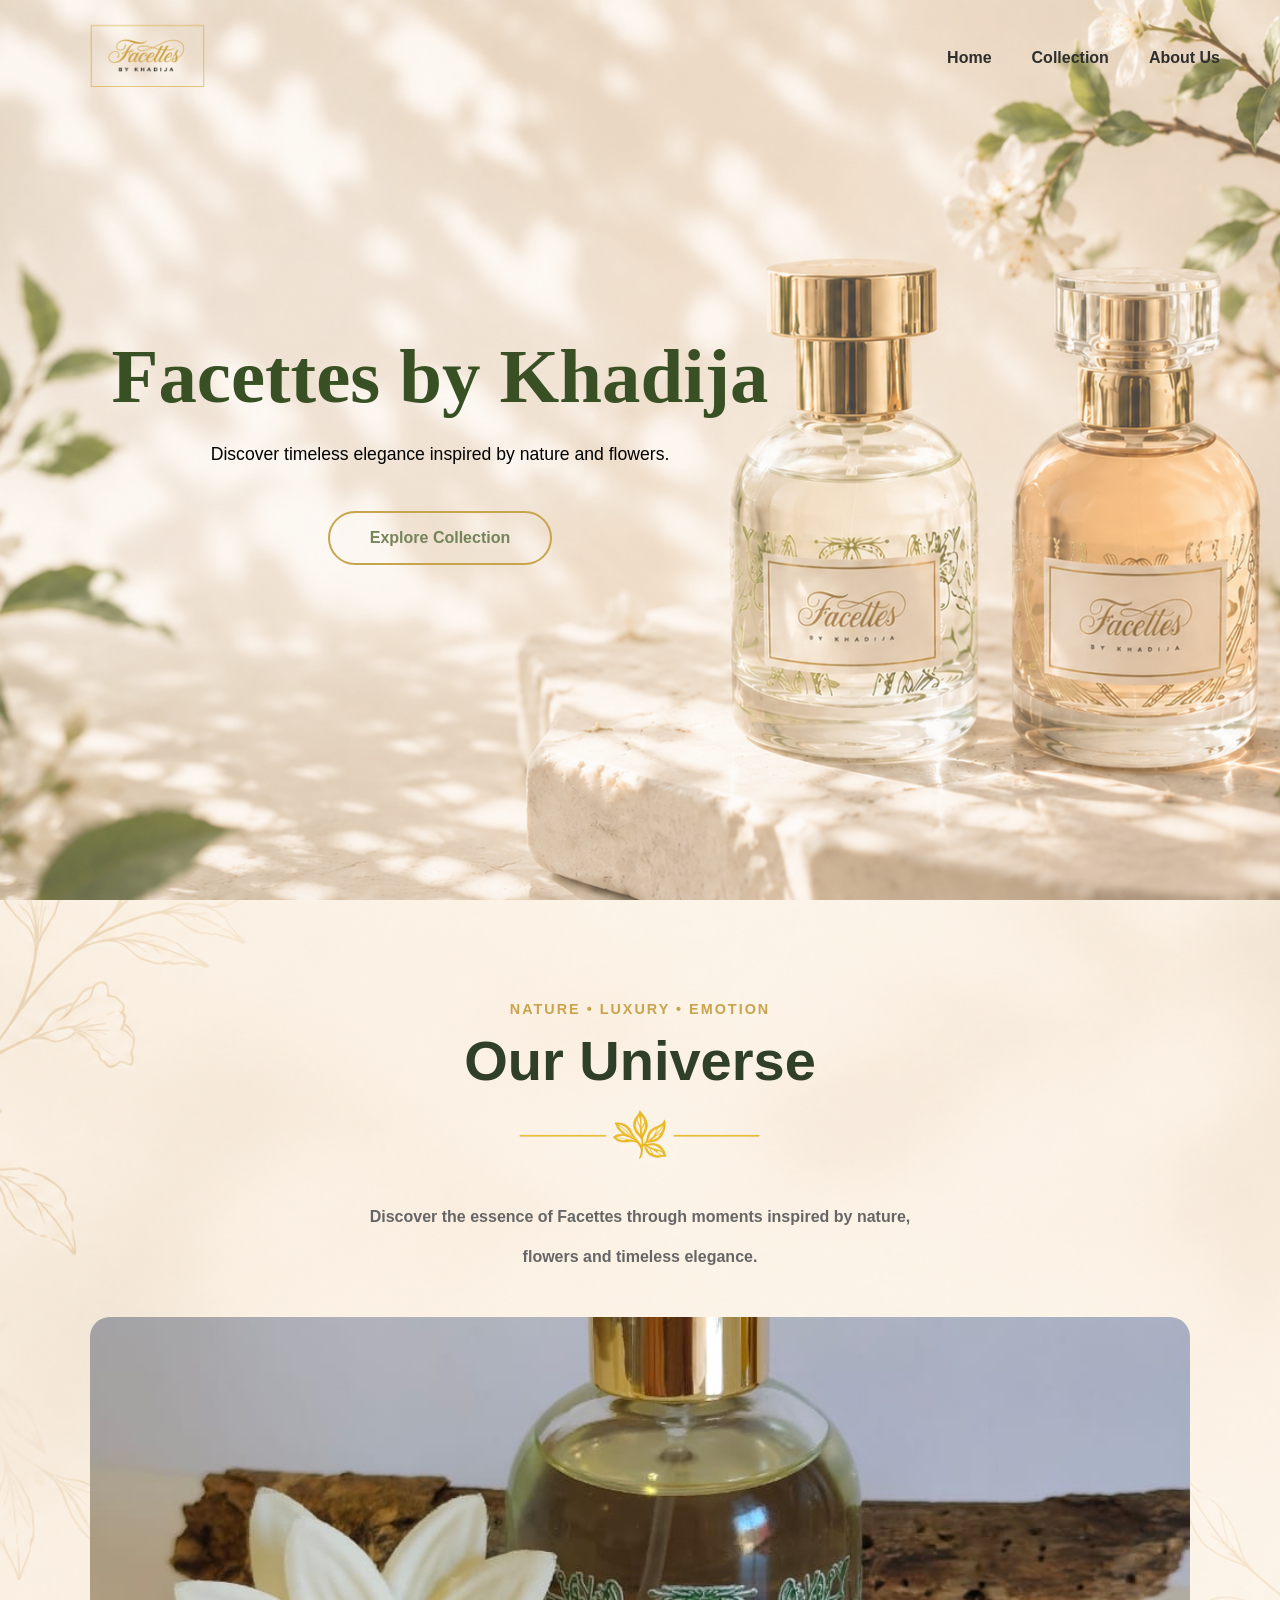
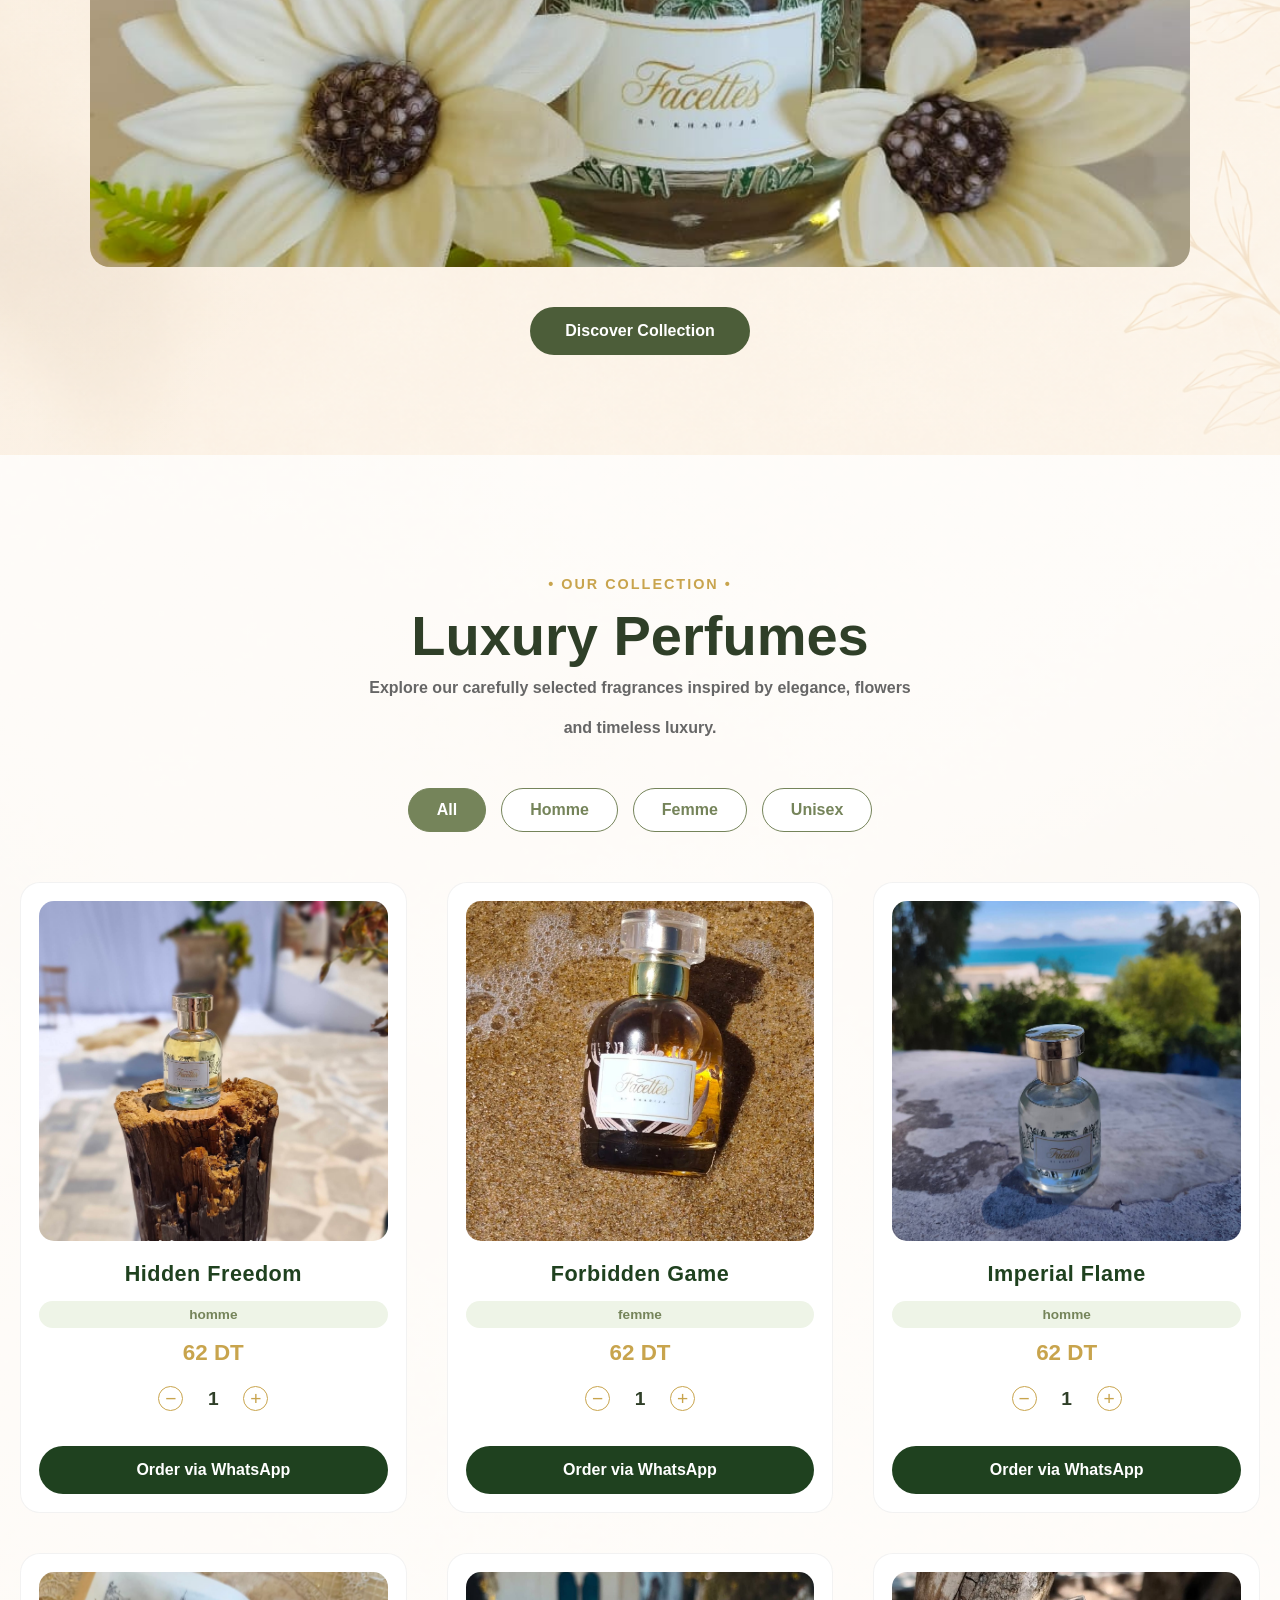
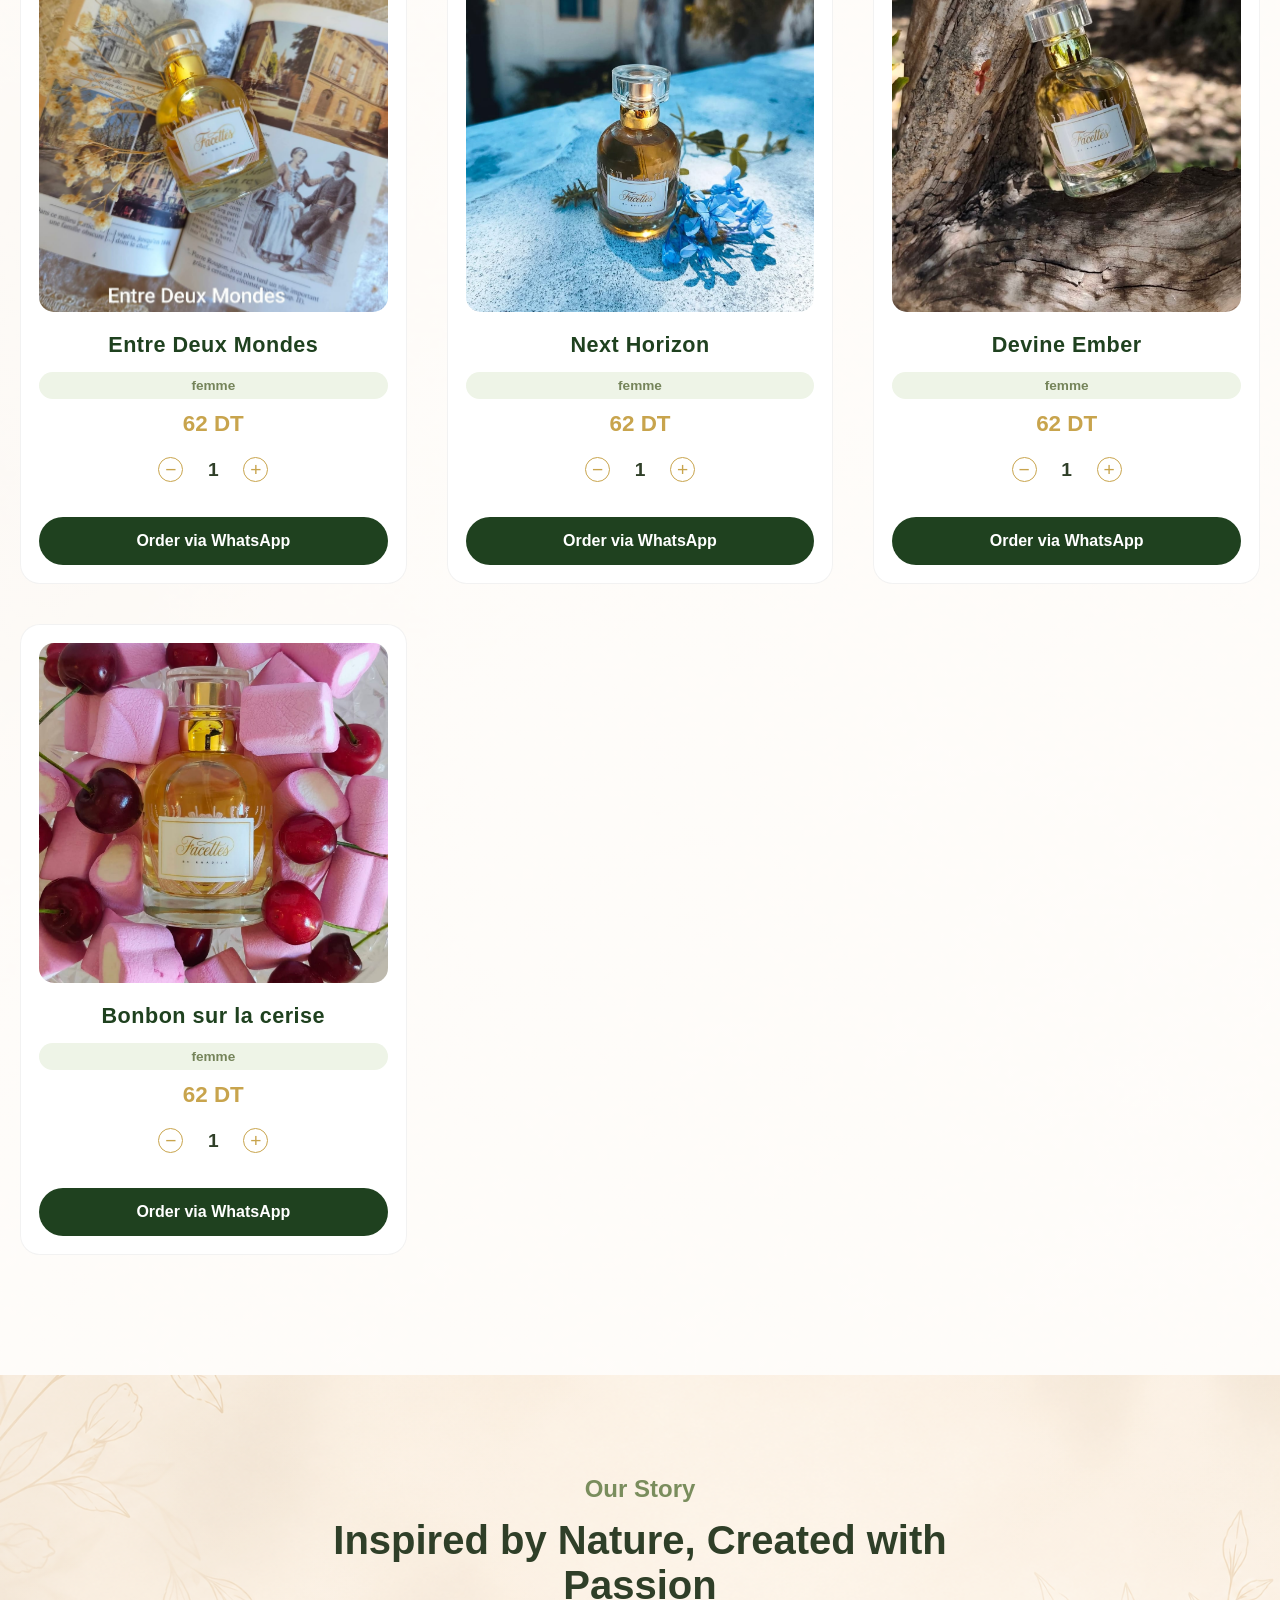
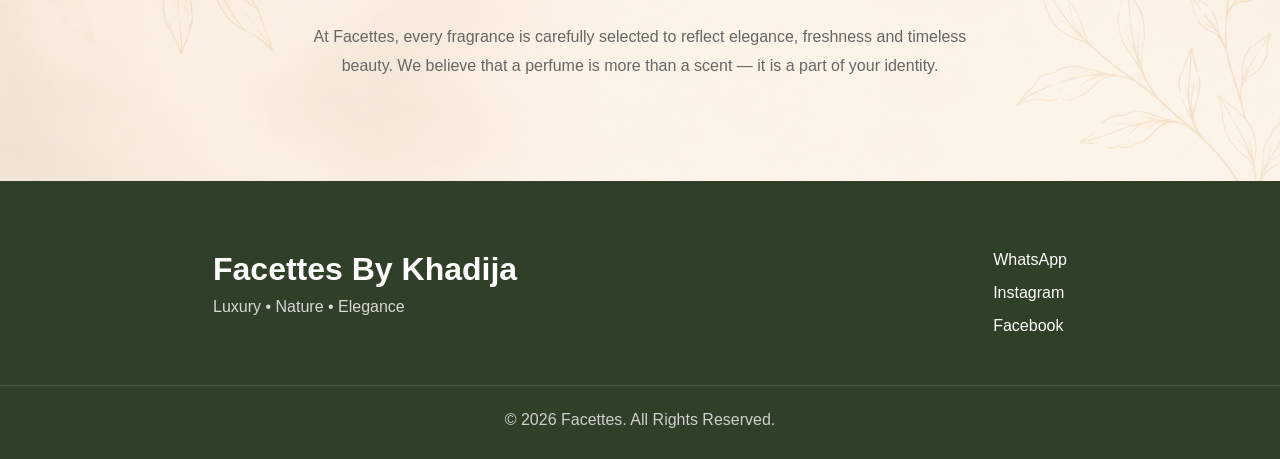
==== index.html @ 5ab393c8 "First version" ====
<!DOCTYPE html>
<html lang="en">
<head>
    <meta charset="UTF-8">
    <meta name="viewport" content="width=device-width, initial-scale=1.0">
    <title>facettes by Khadija</title>
    <link rel="stylesheet" href="style.css">
    <link rel="icon" type="image/x-icon" href="images/favicon.ico.jpeg">


</head>
<body>
    <!-- ==========================================
                NAVBAR
========================================== -->

<header class="header">

    <nav class="navbar">

        <!-- Logo -->
        <a href="#" class="logo">
            <img src="images/logo0.png" alt="Facettes by Khadija Logo">
        </a>

        <!-- Navigation Links -->
        <ul class="nav-links">

            <li><a href="#hero">Home</a></li>

            <li><a href="#collection">Collection</a></li>

            <li><a href="#footer">About Us</a></li>

        </ul>

        <!-- Mobile Menu Button -->
        <button class="menu-toggle" aria-label="Open Menu">

             ☰

        </button>

    </nav>

    </header> 



<!--==================================================
                    HERO SECTION
===================================================-->

<section class="hero" id="hero">

    <!-- Hero Cover Image -->
    <img
        src="images/cover1.png"
        alt="Facettes by Khadija Cover"
        class="hero-image"
    >

    <!-- Dark / Light Overlay -->
    <div class="hero-overlay"></div>

    <!-- Hero Content -->
    <div class="hero-content">

        <h1>Facettes by Khadija</h1>

        <p>
            Discover timeless elegance inspired
            by nature and flowers.
        </p>

        <a href="#collection" class="hero-btn">
            Explore Collection
        </a>

        <a href="#universe" class="scroll-indicator">

         <span></span>

        </a>

    </div>

</section>


<!--==================================================
                    OUR UNIVERSE
===================================================-->

<section class="universe" id="universe">

    <div class="container">

        <!-- Section Heading -->
        <div class="section-heading">

            <span>Nature • Luxury • Emotion</span>

            <h2>Our Universe</h2>


              <span class="flower-line"> <img src="images/flower-line.png"></span>  
           
            
            <p>
                Discover the essence of Facettes through moments inspired by
                nature, flowers and timeless elegance.
            </p>

        </div>

        <!-- Slider -->
        <div class="slider">

            <img src="images/slider1.jpeg"
                 alt="Facettes Universe 1"
                 class="slide active">

            <img src="images/slider2.jpeg"
                 alt="Facettes Universe 2"
                 class="slide">

            <img src="images/slider3.jpeg"
                 alt="Facettes Universe 3"
                 class="slide">

        </div>

        <!-- Discover Button -->
       <div class="discover-wrapper">

            <a href="#collection" class="discover-btn">

                Discover Collection

            </a>

        </div>

</section>


<!--==================================================
                    COLLECTION
===================================================-->

<section class="collection" id="collection">
     
    <div class="container">


        <!-- Section Heading -->
        <div class="section-heading">

            <span> • Our Collection •</span>

            <h2>Luxury Perfumes</h2>

            <p>

                Explore our carefully selected fragrances inspired by
                elegance, flowers and timeless luxury.

            </p>

        </div>


        <div class="filter-buttons">

            <button class="filter-btn active" data-filter="all">

                All

            </button>

            <button class="filter-btn" data-filter="homme">

                Homme

            </button>

            <button class="filter-btn" data-filter="femme">

                Femme

            </button>

            <button class="filter-btn" data-filter="unisex">

                Unisex

            </button>

        </div>


        <!-- Products -->
        <div class="products-container">

            <!-- Products Generated By JavaScript -->

        </div>

    </div>

</section>

<!--==================================================
                    ORDER MODAL
===================================================-->

<div class="modal" id="orderModal">

    <div class="modal-content">
    <div class="box-order">
         <button class="close-modal">&times;</button>

        <h2>Complete Your Order</h2>
        <h3 class="modal-product-name"></h3>
        <p class="modal-product-price"></p>
         <p class="quantity-product">
          
            <span class="modal-product-quantity"></span>
        </p>

        <p class="total-product"> 
            
            <span class="modal-product-total"></span>
        </p>
</div>

        <input
        type="text"
        class="customer-name"
        placeholder="Your Name">

        <input
        type="tel"
        class="customer-phone"
        placeholder="Phone Number">

        <p class="error-message"></p>


        <button class="send-order">
            Order via WhatsApp

        </button>

    </div>

</div>

<!--==================================================
                    ABOUT US
===================================================-->

<section class="about" id="about">

    <div class="container">

        <div class="about-content">

            <span>Our Story</span>

            <h2>Inspired by Nature, Created with Passion</h2>

            <p>

                At Facettes, every fragrance is carefully selected to reflect
                elegance, freshness and timeless beauty. We believe that a
                perfume is more than a scent — it is a part of your identity.

            </p>

        </div>

    </div>

</section>


<!--==================================================
                    FOOTER
===================================================-->

<footer class="footer">

    <div class="container">

        <div class="footer-content">

            <div class="footer-logo">

                <h2>Facettes By Khadija</h2>

                <p>Luxury • Nature • Elegance</p>

            </div>

           

            <div class="footer-contact">

                <a href="https://wa.me/21626889987" target="_blank">

                    WhatsApp

                </a>

                <a href="https://www.instagram.com/facettes_by_khadija/" target="_blank">

                    Instagram

                </a>

                 <a href="https://www.facebook.com/profile.php?id=61590035368522" target="_blank">

                    Facebook

                </a>

            </div>

        </div>

        <div class="footer-bottom">

            <p>

                © 2026 Facettes. All Rights Reserved.

            </p>

        </div>

    </div>

</footer>

<script src="script.js"></script>
</body>
</html>
---- style.css ----
/*==================================================

                GOOGLE FONTS

==================================================*/

/* سيتم إضافتها لاحقًا */


/*==================================================

                CSS VARIABLES

==================================================*/

:root{

    /* Main Background */
    --bg-color:#F8F5EE;

    /* Cards */
    --card-color:#FFFFFF;

    /* Primary Gold */
    --gold-color:#C8A44D;

    /* Botanical Green */
    --green-color:#75845A;

    /* Main Text */
    --text-color:#2E2E2E;

    /* Secondary Text */
    --gray-color:#777777;

      /* Layout */
    --container-width:1200px;
    --section-padding:100px;

    /* Border Radius */
    --border-radius:16px;

    /* Shadow */
    --shadow:0 15px 35px rgba(0,0,0,.08);

    /* Animation */
    --transition:.35s ease;

}

/*==================================================

                    RESET

==================================================*/

*{

    margin:0;

    padding:0;

    box-sizing:border-box;

}

/*==================================================

                    HTML

==================================================*/

html{

    scroll-behavior:smooth;

}

/*==================================================

                    BODY

==================================================*/

body{

    font-family:"Lato",sans-serif;

    background:var(--bg-color);

    color:var(--text-color);

    overflow-x:hidden;

}

/*==================================================

                    IMAGES

==================================================*/

img{

    max-width:100%;

    display:block;

}

/*==================================================

                    LINKS

==================================================*/

a{

    text-decoration:none;

    color:inherit;

}

/*==================================================

                    LISTS

==================================================*/

ul{

    list-style:none;

}

/*==================================================

                    BUTTONS

==================================================*/

button{

    font:inherit;

    border:none;

    background:none;

    cursor:pointer;

}


/*==================================================

                HEADER

==================================================*/

.header{

    position:fixed;

    top:0px;
    left:0;

    width:100%;

    z-index:1000;

}

/*==================================================

                NAVBAR

==================================================*/

.navbar{
    max-width: var(--container-width);
    margin:auto;

    display:flex;

    justify-content:space-between;

    align-items:center;

    padding:0px 20px;
}


/*==================================================

                    LOGO

==================================================*/

.logo img{

    width: 175px;;

    transition:var(--transition);
    
    
}
.logo img:hover{

    transform:scale(1.05);

}

/*==================================================

                NAVIGATION LINKS

==================================================*/

.nav-links{

    display:flex;

    align-items:center;

    gap:40px;

   

}

.nav-links a{

    position:relative;

    color:var(--text-color);

    font-size:1rem;

    font-weight:bolder;

    transition:var(--transition);
  
    
}

.nav-links a::after{

    content:"";

    position:absolute;

    left:0;

    bottom:-8px;

    width:0;

    height:2px;

    background:var(--gold-color);

    transition:var(--transition);

}

.nav-links a:hover::after{

    width:100%;

}
.nav-links a:hover {
    color: var(--green-color);

}


/*==================================================

            NAVBAR DEFAULT

==================================================*/

.header{
    transition:var(--transition);
    

}

/*==================================================

            SCROLLED NAVBAR

==================================================*/

.header.scrolled{

    background:rgba(248,245,238,.95);

    backdrop-filter:blur(12px);

    box-shadow:0 5px 20px rgba(0,0,0,.08);

}

/*==================================================

                MOBILE MENU BUTTON

==================================================*/

.menu-toggle{

    display:none;

    font-size:2rem;

    color:var(--text-color);

}



/*==================================================

                HERO SECTION

==================================================*/

.hero{

    position:relative;

    width:100%;

    height:100vh;

    overflow:hidden;

    display:flex;

    justify-content:center;

    align-items:center;

}

/*==================================================

                HERO IMAGE

==================================================*/

.hero-image{

    position:absolute;

    inset:0;

    width:100%;

    height:100%;

    object-fit:cover;


}

/*==================================================

                HERO OVERLAY

==================================================*/



.hero-overlay{

    position:absolute;

    inset:0;

    background:rgba(248,245,238,.28);

}

/*==================================================

                HERO CONTENT

==================================================*/

.hero-content{

    position:relative;

    z-index:2;

    max-width:700px;

    text-align:center;

    padding:0 20px ;
    margin-right: 400px ;
}

.hero-content h1{

    font-family:"Cormorant Garamond", serif;

    font-size:clamp(3rem,6vw,5rem);

    color:rgb(56, 80, 36);

    margin-bottom:20px;

    line-height:1.1;

}

.hero-content p{

    font-size:1.1rem;

    color:var(--gray-color);

    line-height:1.8;

    margin-bottom:40px;
    color:black;
    
}


.hero-btn{

    display:inline-flex;

    align-items:center;

    justify-content:center;

    padding:16px 40px;

    border:2px solid var(--gold-color);

    color:var(--green-color);

    border-radius:50px;

    transition:var(--transition);

    font-weight:600;

}

.hero-btn:hover{

    background:var(--gold-color);

    color:#fff;

    transform:translateY(-3px);

}

.hero-image{

    animation:heroZoom 18s ease-in-out infinite alternate;

}

@keyframes heroZoom{

    from{

        transform:scale(1);

    }

    to{

        transform:scale(1.05);

    }

}


.hero-content h1,
.hero-content p,
.hero-btn{

    opacity:0;

    transform:translateY(30px);

}

.hero-content h1{

    animation:fadeUp .8s ease forwards;

    animation-delay:.3s;

}

.hero-content p{

    animation:fadeUp .8s ease forwards;

    animation-delay:.6s;

}

.hero-btn{

    animation:fadeUp .8s ease forwards;

    animation-delay:.9s;

}

@keyframes fadeUp{

    from{

        opacity:0;

        transform:translateY(30px);

    }

    to{

        opacity:1;

        transform:translateY(0);

    }

}

/*==================================================

                    universe section 

==================================================*/

.universe{

    padding:100px 0;

background:
        linear-gradient(rgba(255,255,255,.15), rgba(255,255,255,.15)),
        url("images/cover-collection.png");

    background-size:cover;
    background-position:center;
    background-repeat:no-repeat;
}

.section-heading{

    text-align:center;

    max-width:650px;

    margin:0 auto 40px ;

    
}

.slider{

    position:relative;
      max-width: 1100px;
    margin: 0 auto ;


    height:550px;

    border-radius:20px;

    overflow:hidden;



}

.slide{

    position:absolute;

    inset:0;

    width:100%;

    height:100%;

    object-fit:cover;

    opacity:0;

    transition:opacity .8s ease;

}

.slide.active{

    opacity:1;
    
}

.discover-btn{

    display:inline-block;


    padding:15px 35px;

    border-radius:50px;

    background:#4c5d39;

    color:white;

    text-decoration:none;

    transition:.3s;
    font-weight: bold;
}

.discover-btn:hover{

    background:#687d4c;

}

.section-heading h2{

    font-size:clamp(3.5rem,5vw,2.8rem);

    color:#2f3f28;

    margin:10px 0 0px;

}


.flower-line img {

    width: 300px;
    height:100px;
    object-fit:cover;
 
    
} 



.section-heading p{

    max-width:560px;

    margin:0px auto 0;

    line-height:2.5;

    color:#666;
    font-weight: bold;

}

.discover-wrapper{

    text-align:center;

    margin-top:40px;

}

.section-heading span{

    display:inline-block;

    color:#8a8a65;

    font-size:.9rem;

    letter-spacing:2px;

    text-transform:uppercase;

}



/*==================================================

                COLLECTION

==================================================*/
.collection{
    padding:120px 0;
    position:relative;

    background:
         linear-gradient(
    rgba(255,255,255,.78),
    rgba(255,255,255,.78)
    ),
        url("images/cover-collection.png");

    background-size:cover;
    background-position:center;
    background-repeat:no-repeat;
}

.section-heading span  { 

    color: var(--gold-color);
    font-weight: bolder;
}
.products-container{

    display:grid;

    grid-template-columns:repeat(3,1fr);
    justify-content: center;
    margin: 0 20px;
    gap:40px;

    

}

.product-card{
    display:flex;

    flex-direction:column;

    background:#fff;

    border-radius:20px;
    
    width: 100%;
    overflow:hidden;
  
    padding:18px;

    text-align:center;

    transition:.3s;
    border:1px solid rgba(0,0,0,.05);
    background:rgba(255,255,255,.92);

    backdrop-filter:blur(8px);


}

.product-card:hover{

    transform:translateY(-10px);

box-shadow:0 10px 30px rgba(0,0,0,.08);
}

.product-image{
    position:relative;
    justify-content: center;


    overflow:hidden;

    border-radius:15px;
    height:340px;
    aspect-ratio: 4.5/5;
    width: 100%;
}

.product-image img{
    
    position: absolute;
    inset: 0;
    width:100%;
    height: 100%;
  

    display:block;

    transition:.4s ease;

  
    object-fit:cover;

}

.hover-image{

    opacity:0;

}

.product-card:hover .hover-image{

    opacity:1;
 

    transform:scale(1.08);
    height: 100%;
    
    object-fit: cover;
       

}


.product-card:hover .main-image{

    opacity:0;
    transform:scale(1.05);


}

.product-card h3{

    margin-top: 20px;

    font-size:1.35rem;

    letter-spacing:.5px;


    color:rgb(31, 65, 31);
    font-weight: bold;
        min-height:40px;


}


.product-card p{

    color:var(--gold-color);

    
        font-size:1.4rem;

    font-weight:700;


}



.quantity{

    display:flex;

    justify-content:center;

    align-items:center;

    gap:20px;

    margin: 20px 0;

}



.quantity button{

    width:25px;

    height:25px;

    border: 1px solid var(--gold-color) ;

    border-radius:50%;

    
    color:var(--gold-color);

    font-size:1.2rem;

    cursor:pointer;

    transition:.3s;

}

.quantity button:hover{

    background:rgb(31, 65, 31);

}

.count{

    font-size:1.2rem;

    font-weight:600;

    min-width:20px;

    text-align:center;

    color:#2f3f28;

}

.order-btn{

    width:100%;

    padding:15px;
     margin-top:15px;

    border:none;

    border-radius:50px;

    background:rgb(31, 65, 31);
    color:#fff;

    font-size:1rem;

    font-weight:600;

    cursor:pointer;

    transition:.3s ease;

}

.order-btn:hover{

    background:#1EBE5D;
    transform:translateY(-3px);

}



.gender{

    display:inline-block;

    padding:6px 14px;

    border-radius:50px;

    background:#eef4e7;

    color:var(--green-color);

    font-size:.85rem;

    font-weight:600;

    margin-bottom:12px;

}



.filter-buttons{

    display:flex;

    justify-content:center;

    gap:15px;

    margin-bottom:50px;

    flex-wrap:wrap;

}

.filter-btn{

    padding:12px 28px;

    border:1px solid var(--green-color);

    border-radius:50px;

    background:white;

    color:var(--green-color);

    cursor:pointer;

    transition:.3s;

    font-weight:600;

}

.filter-btn:hover{

    background:var(--green-color);

    color:white;

}

.filter-btn.active{

    background:var(--green-color);

    color:white;

}


/*==================================================

                    ORDER MODAL

==================================================*/

.modal{

    position:fixed;

    inset:0;

    display:none;

    justify-content:center;

    align-items:center;

    background:rgba(0, 0, 0, 0.5);
    margin-top: 50px;

}

.modal.active{

    display:flex;

}

.modal-content{

    background:var(--bg-color);

    padding:40px;
    position: relative;
        width:min(90%,550px);

    transform:translateY(30px);

    opacity:0;

    transition:.35s;
    margin-top: 50px;


}






.modal.active .modal-content{

    transform:translateY(0);

    opacity:1;

}

.close-modal{

    position:absolute;

    top:15px;

    right:20px;

    border:none;

    background:none;

    font-size:2rem;

    cursor:pointer;
    width:40px;

    height:40px;

    border-radius:50%;

    background:#f4f4f4;

    transition:.3s;

}
.close-modal:hover{

    background:#eee;

}


.modal-product-price{

    color:var(--gold-color);

    font-size:1.3rem;

    font-weight:700;

}


.modal-product-total{

    color:var(--green-color);

    font-weight:bold;

    font-size:1.2rem;

}

.modal-content input{

    width:100%;

    padding:15px;

    margin:15px 0;

    border:1px solid #ddd;

    border-radius:12px;

    outline:none;

    font-size:1rem;

    transition:.3s;

}

.modal-content input:focus{

    border-color:#4c5d39;

}


.send-order{

    width:100%;

    padding:15px;

    margin-top:20px;

    border:none;

    border-radius:50px;

    background:rgb(31, 65, 31);

    color:#fff;

    font-size:1rem;

    font-weight:600;

    cursor:pointer;

    transition:.3s;

}

.send-order:hover{

    background:#1EBE5D;

    transform:translateY(-3px);

}



.modal-content h2{

    margin-bottom:10px;

}

.modal-content h3{

    margin-top:25px;

    color:#2f3f28;

}

.modal-content p{

    margin:10px 0;

    color:#666;

}



.error-message{

    color:#d62828;

    font-size:.95rem;

    margin-bottom:15px;

    text-align:left;

    display:none;

}


.box-order {
    display: flex;
    flex-direction: column;
    justify-content: center;
    width: 100%;
    border-bottom: 2px solid var(--green-color);

}
.box-order h2 {
    text-align: center;
    
}


.total-product::before{
content: "Total :";
font-size: large;
color: black;

font-weight: bolder;

}
.quantity-product::before{
content: "Quantity :";
font-size: large;
color: black;
font-weight: bolder;
}
/*==================================================

                    ABOUT

==================================================*/

.about{

    padding:100px 0;

background:
        linear-gradient(rgba(255,255,255,.15), rgba(255,255,255,.15)),
        url("images/cover-collection.png");

    background-size:cover;
    background-position:center;
    background-repeat:no-repeat;
}

.about-content{

    max-width:700px;

    margin:auto;

    text-align:center;

}

.about-content span{

    color:#7a8d5d;

    font-weight:600;
    font-size:x-large;

}

.about-content h2{

    margin:15px 0;

    font-size:2.5rem;

    color:#2f3f28;

}

.about-content p{

    line-height:1.8;

    color:#666;

}


/*==================================================

                    FOOTER

==================================================*/

.footer{

    background:#2f3f28;

    color:#fff;

    padding:70px 0 30px;

}

.footer-content{

    display:flex;

    justify-content:space-around;

    align-items:flex-start;

    gap:50px;

    flex-wrap:wrap;

}

.footer-logo h2{

    margin-bottom:10px;

    font-size:2rem;

}

.footer-logo p{

    color:#d7d7d7;

}


.footer-contact{

    display:flex;

    flex-direction:column;

    gap:15px;

}


.footer-contact a{

    color:#fff;

    text-decoration:none;

    transition:.3s;

}


.footer-contact a:hover{

    color:#c8d8b5;

}

.footer-bottom{

    margin-top:50px;

    padding-top:25px;

    border-top:1px solid rgba(255,255,255,.15);

    text-align:center;

    color:#cfcfcf;

}




/*==================================================

                RESPONSIVE

==================================================*/

@media (max-width:768px){
    .header .container{

    padding:15px 20px;

}

.logo img{

    width:120px;

}

.hero{

    height:auto;

    min-height:100vh;

}

.hero-content{

    text-align:center;

    max-width:100%;

    padding:120px 20px 60px;


}



.hero-content h1{

    font-size:41px;
    margin-left: 150px;
    width: 100%;
}

.hero-content p{

    font-size:1rem;
    margin-left: 150px;
    width: 100%;
}

.hero-btn {
    margin-left:150px ;
    width: 100%;
}

.section-heading{

    margin-bottom:40px;

}

.section-heading h2{

    font-size:2rem;

}

.slider{

    height:250px;

}

.slide{

    height:250px;

}

.products-container{

    grid-template-columns:1fr;

    gap:30px;

    margin:0;

}

.product-card{

    max-width:380px;

    margin:auto;

}

.product-image{

    height:300px;

}


.about{

    padding:80px 20px;

}

.about-content h2{

    font-size:2rem;

}

.footer-content{

    flex-direction:column;

    text-align:center;

    align-items:center;

}


.modal-content{

    width:95%;

    padding:25px;

}

.modal-content h2{

    font-size:1.7rem;

}

}
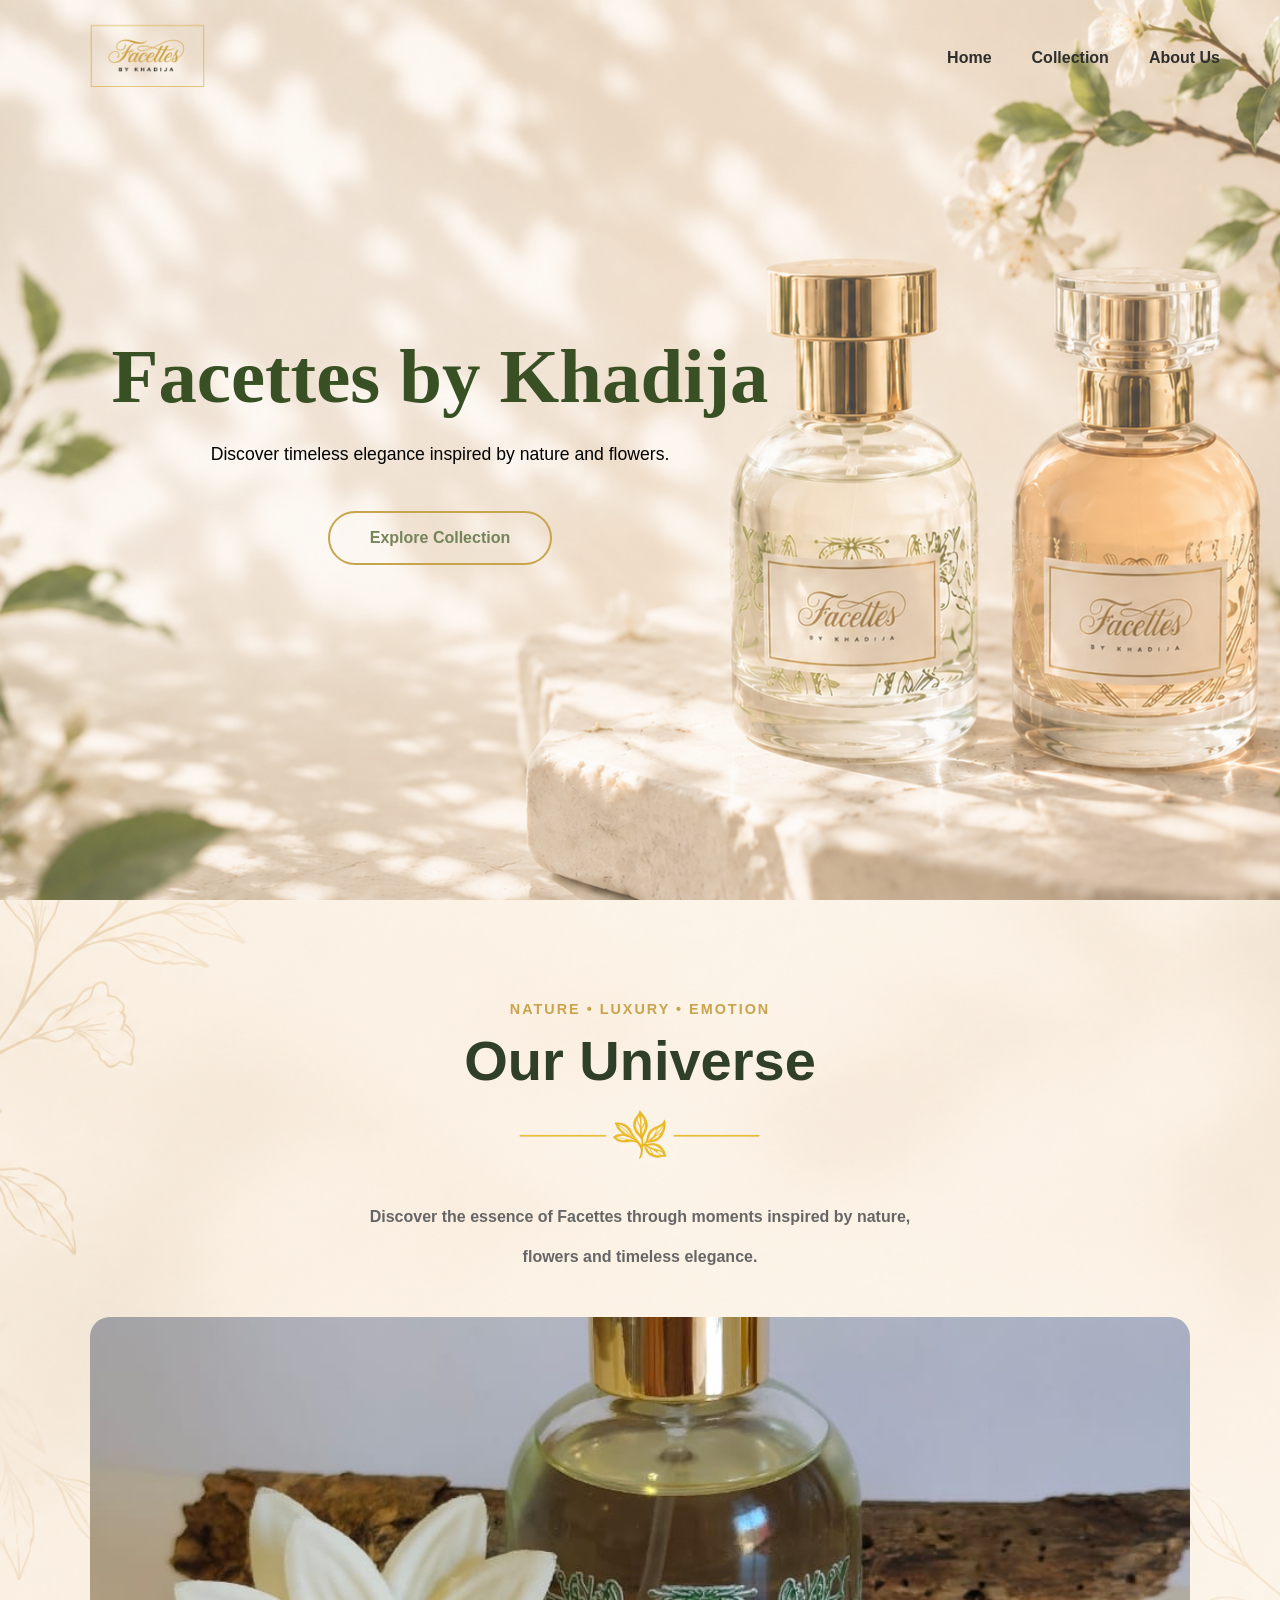
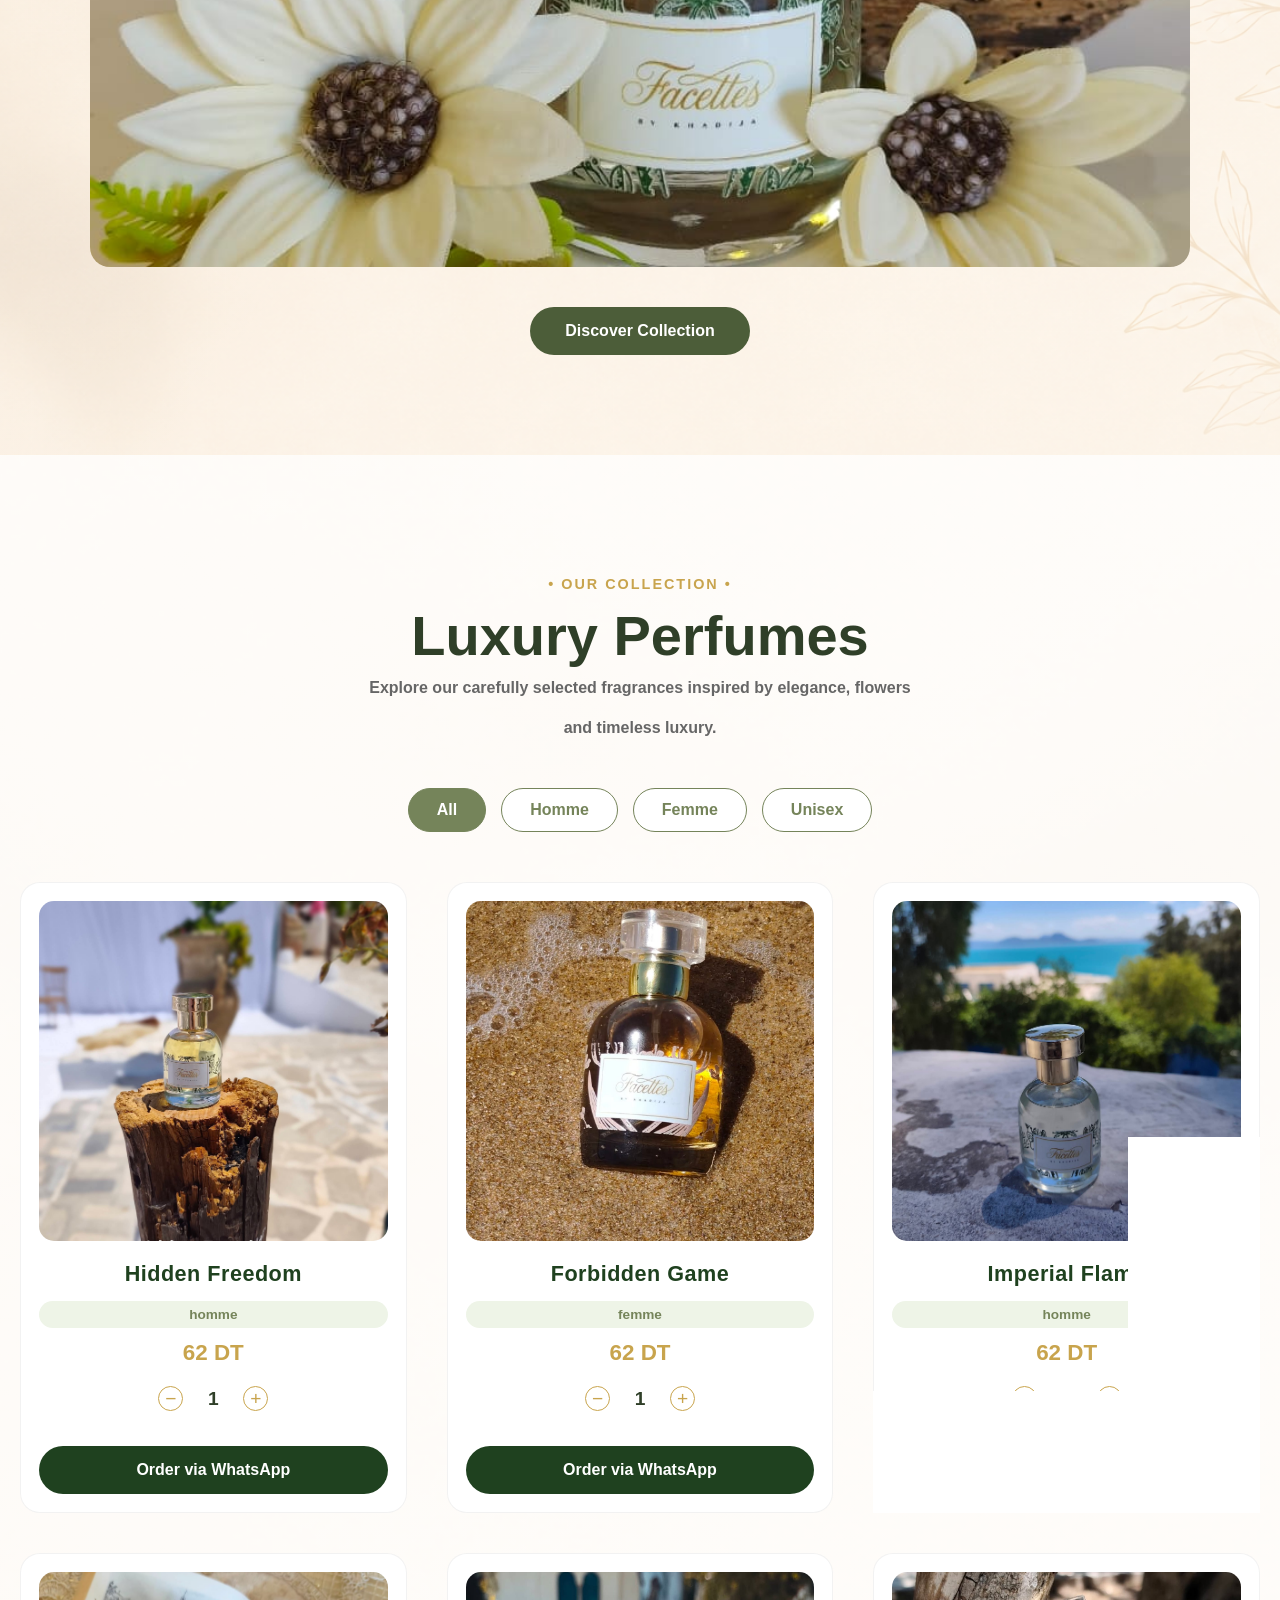
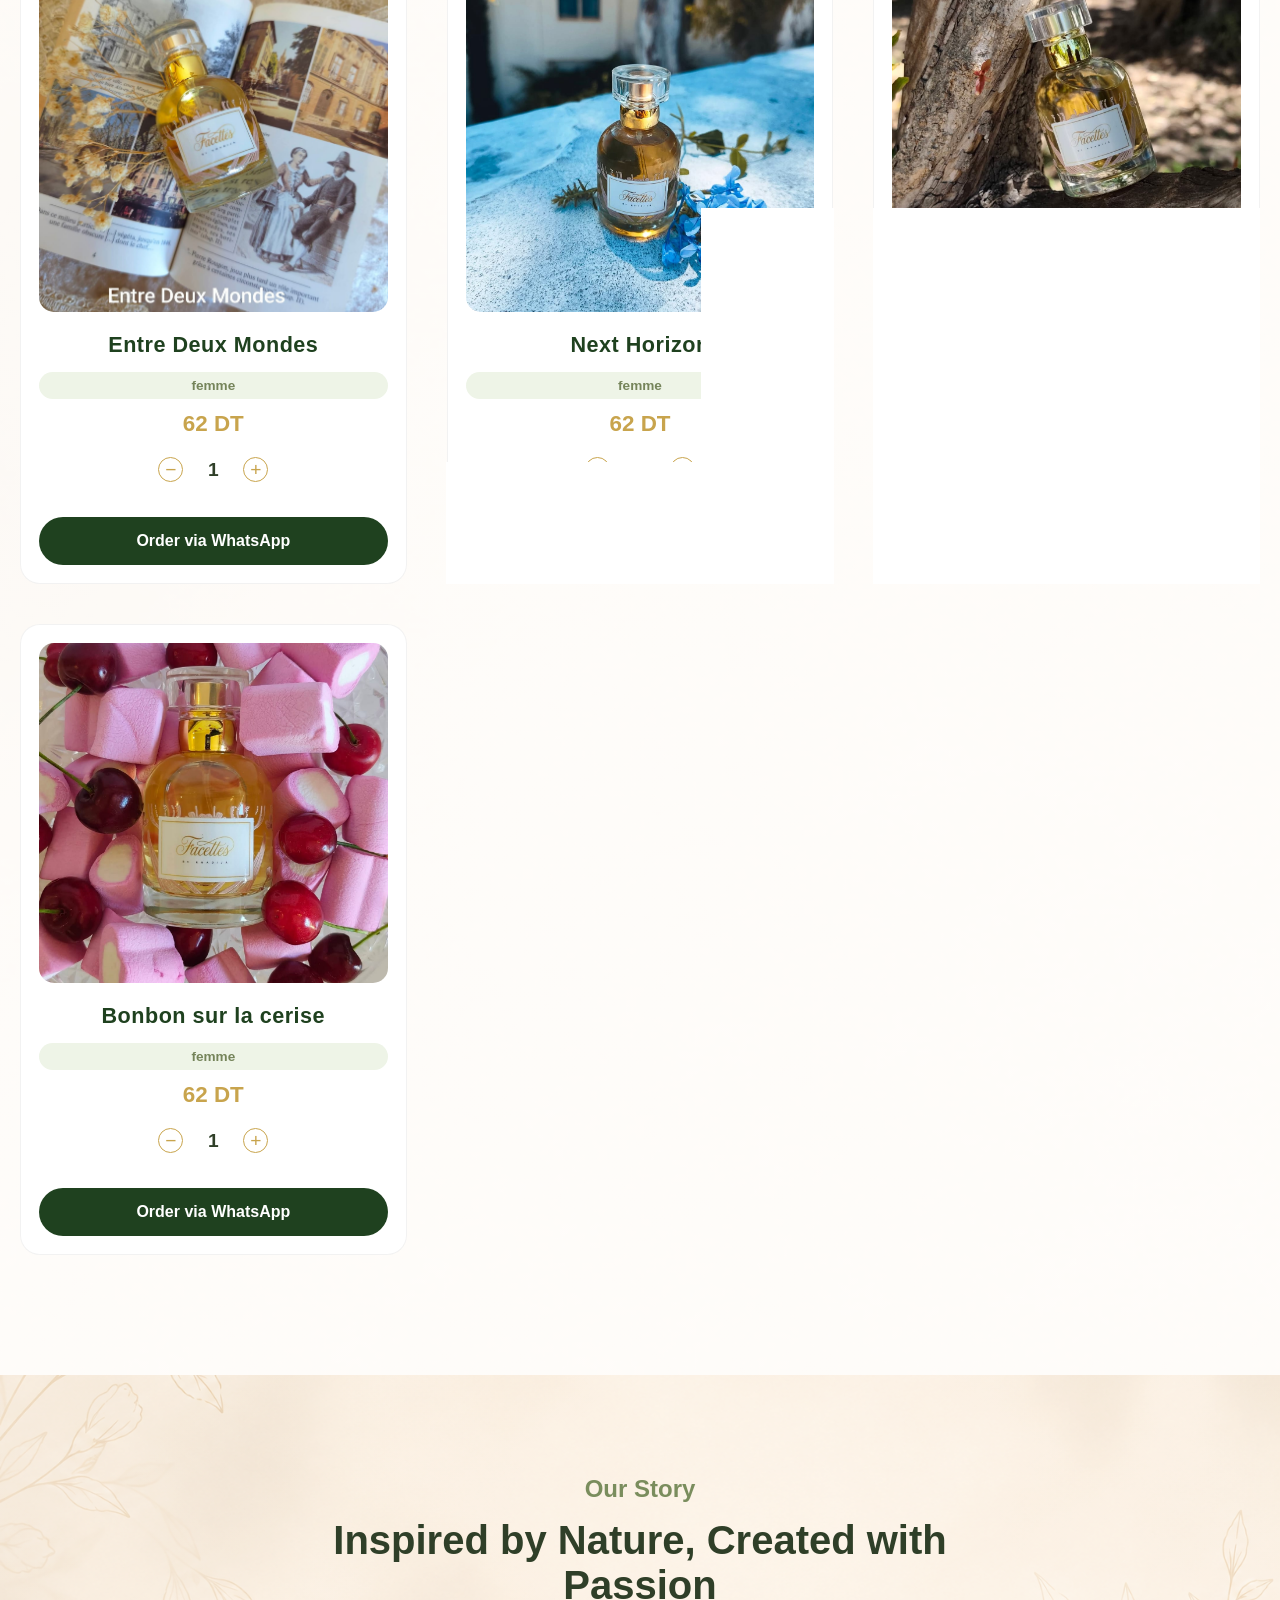
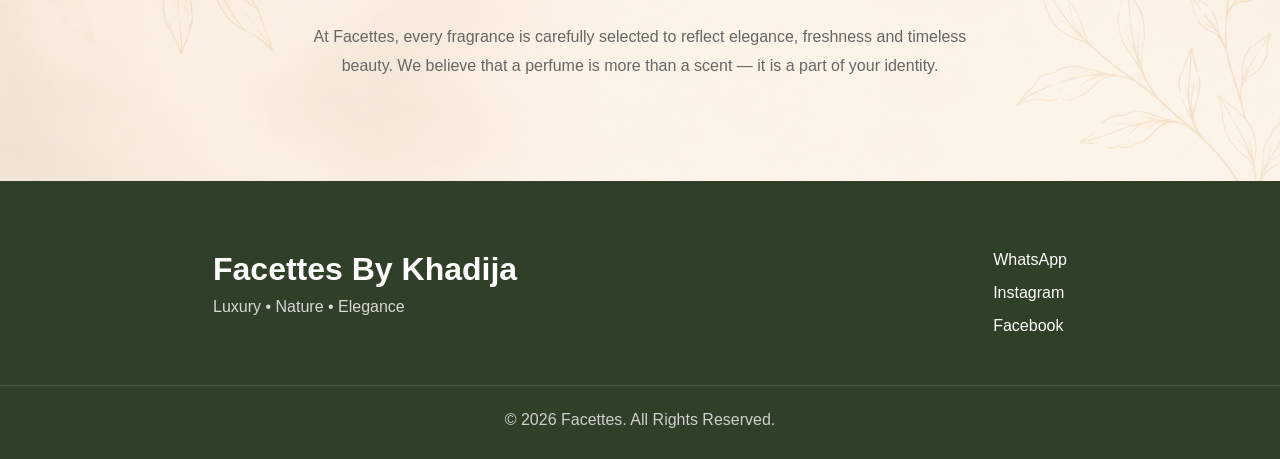
==== commit 64c73377: "fix footer" ====
--- a/index.html
+++ b/index.html
@@ -291,7 +291,7 @@
                     FOOTER
 ===================================================-->
 
-<footer class="footer">
+<footer class="footer" id="footer">
 
     <div class="container">
 
--- a/style.css
+++ b/style.css
@@ -1,10 +1,3 @@
-/*==================================================
-
-                GOOGLE FONTS
-
-==================================================*/
-
-/* سيتم إضافتها لاحقًا */
 
 
 /*==================================================
@@ -1556,4 +1549,4 @@
 
 }
 
-}+}
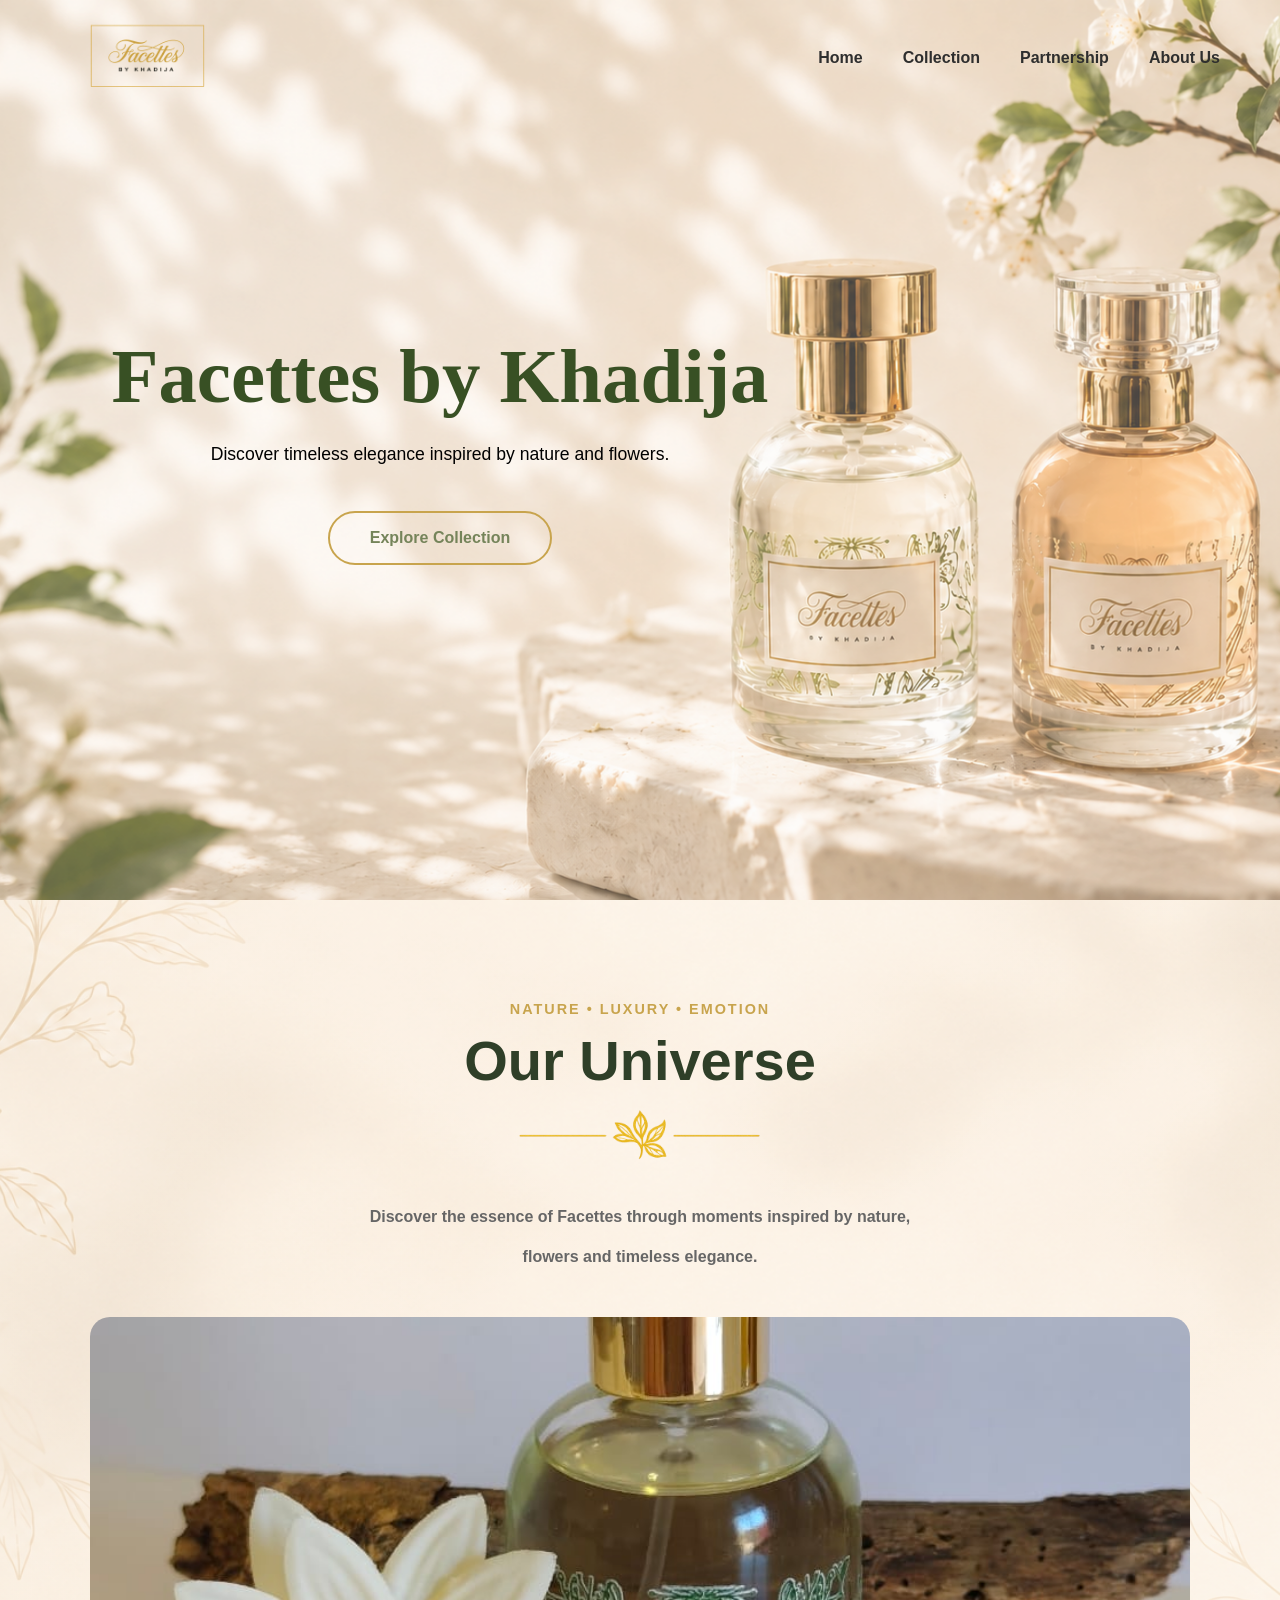
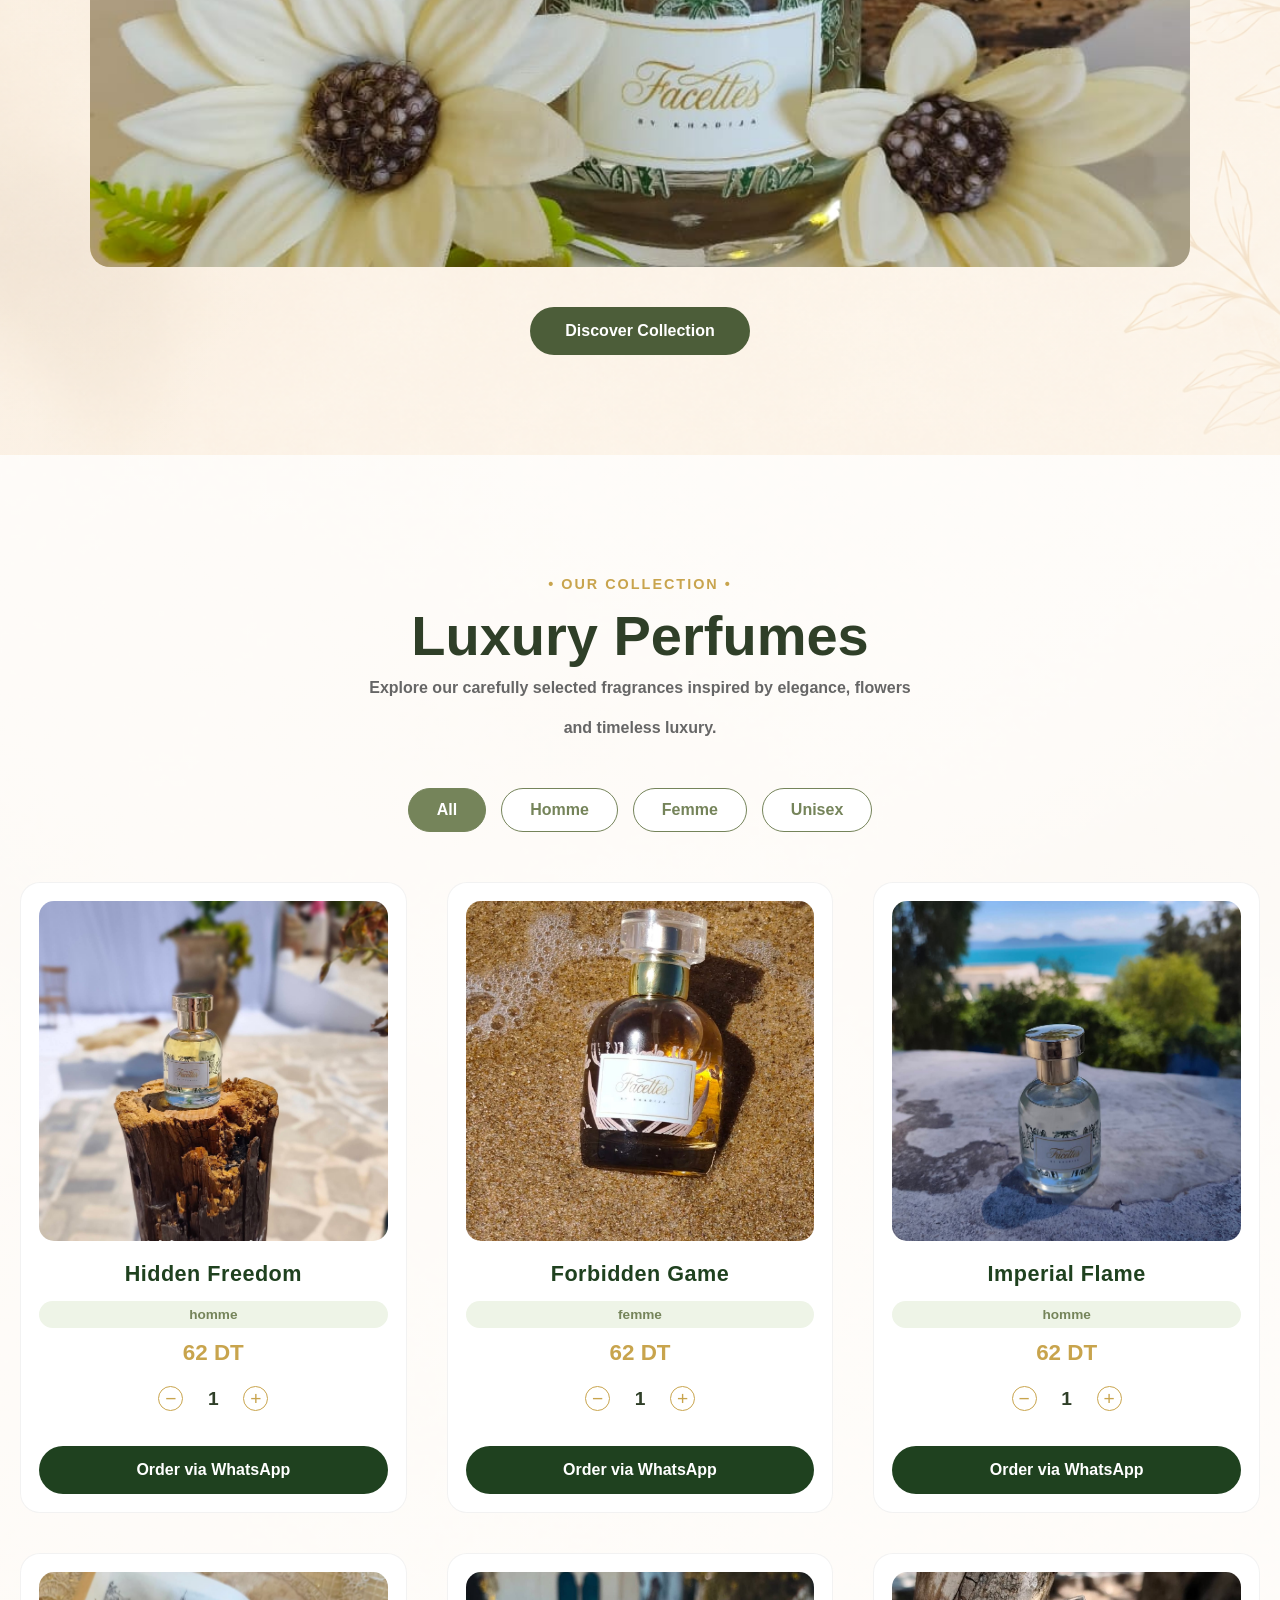
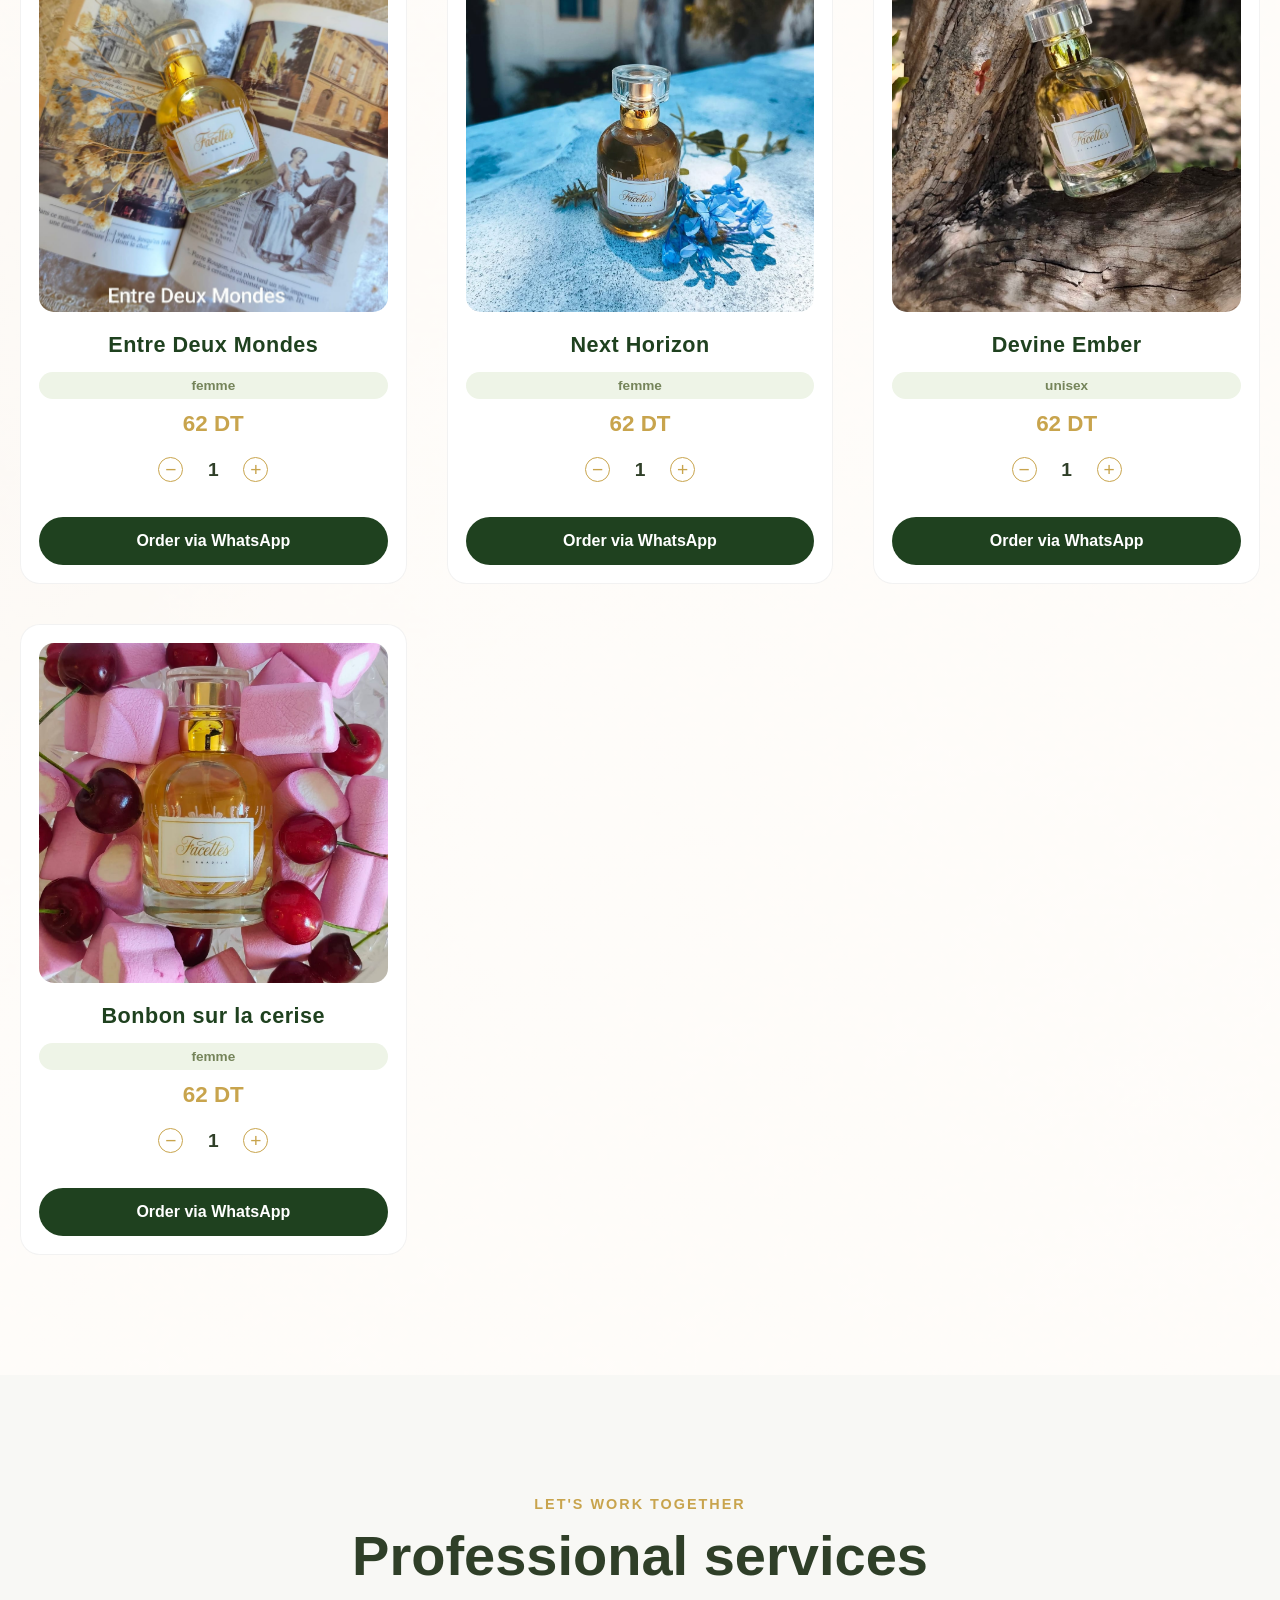
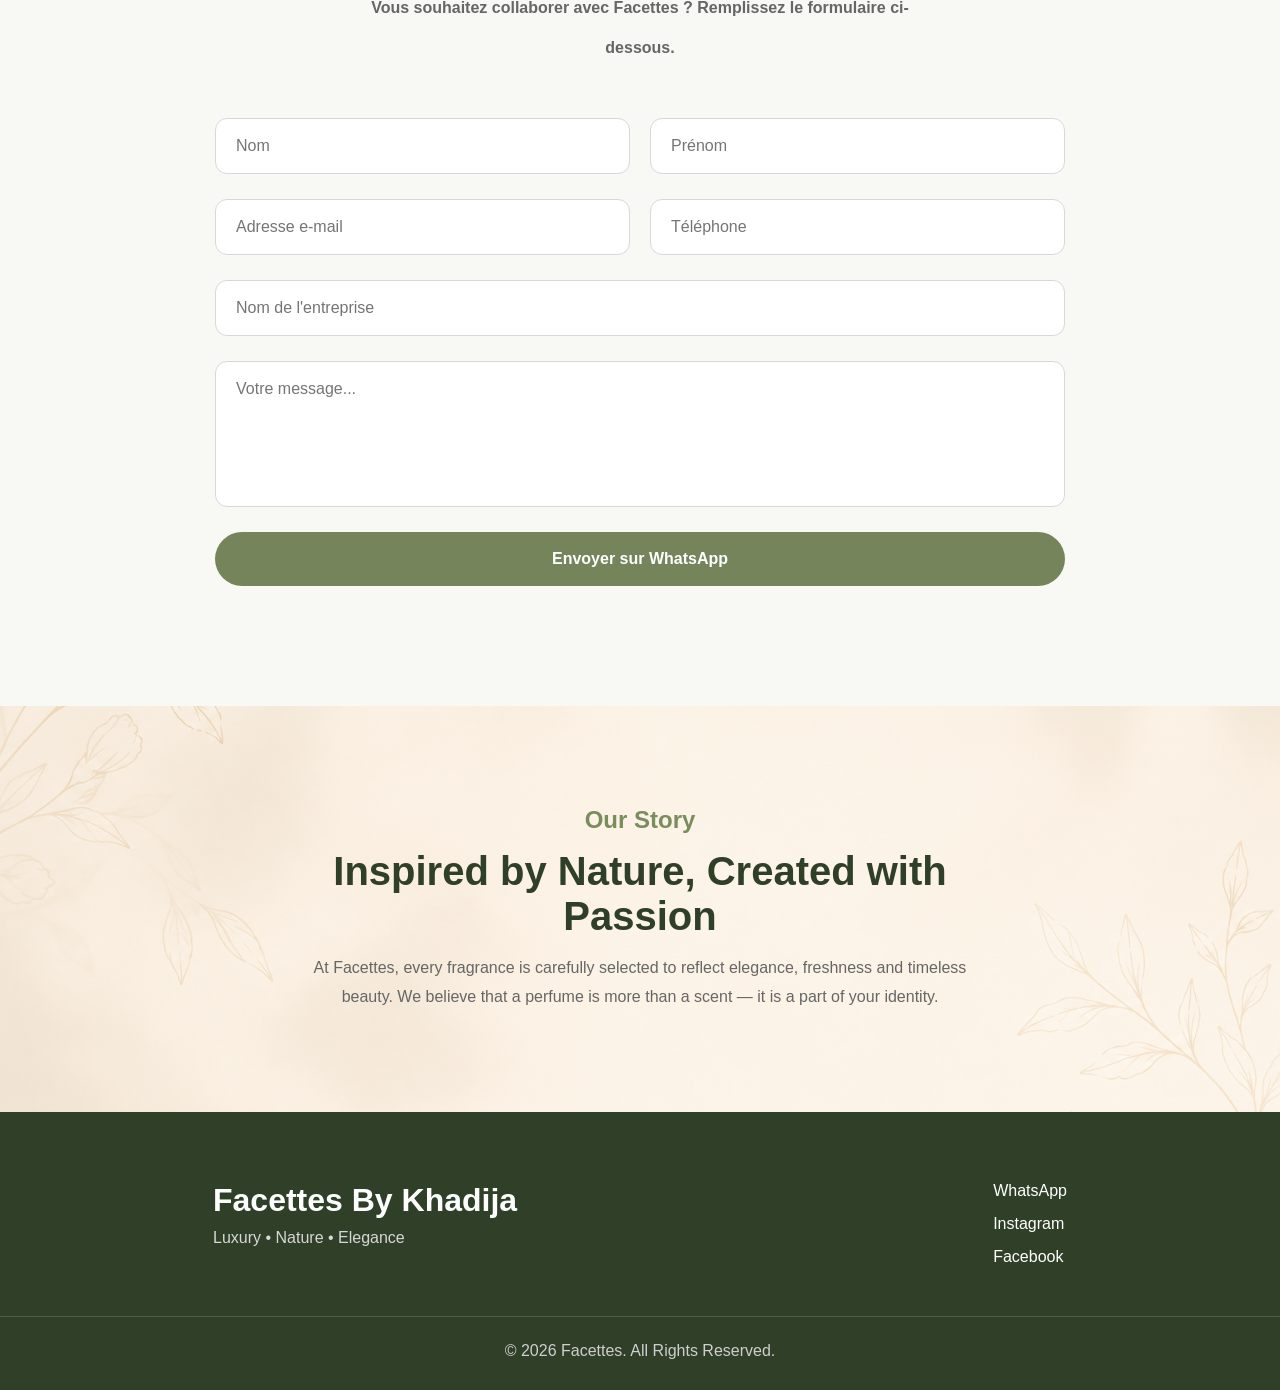
==== commit cc9cb577: "add new section for partenaria + unisex function btn" ====
--- a/index.html
+++ b/index.html
@@ -31,6 +31,8 @@
 
             <li><a href="#collection">Collection</a></li>
 
+            <li><a href="#partnership">Partnership</a></li>
+
             <li><a href="#footer">About Us</a></li>
 
         </ul>
@@ -212,6 +214,101 @@
 
 </section>
 
+
+
+<!--==================================================
+                CONTACT PARTENARIAT
+===================================================-->
+
+<section class="partnership" id="partnership">
+
+    <div class="container">
+
+        <div class="section-heading">
+
+            <span>Let's Work Together</span>
+
+            <h2>Professional services</h2>
+
+            <p>
+                Vous souhaitez collaborer avec Facettes ?
+                Remplissez le formulaire ci-dessous.
+            </p>
+
+        </div>
+
+        <form class="partnership-form">
+
+            <div class="form-group">
+
+                <input
+                    type="text"
+                    id="firstName"
+                    placeholder="Nom"
+                    required
+                >
+
+                <input
+                    type="text"
+                    id="lastName"
+                    placeholder="Prénom"
+                    required
+                >
+
+            </div>
+
+            <div class="form-group">
+
+                <input
+                    type="email"
+                    id="email"
+                    placeholder="Adresse e-mail"
+                    required
+                >
+
+                <input
+                    type="tel"
+                    id="phone"
+                    placeholder="Téléphone"
+                    required
+                >
+
+            </div>
+
+            <input
+                type="text"
+                id="company"
+                placeholder="Nom de l'entreprise"
+                required
+            >
+
+            <textarea
+                id="message"
+                rows="6"
+                placeholder="Votre message..."
+                required
+            ></textarea>
+
+            <button
+                type="submit"
+                class="partnership-btn"
+            >
+
+                Envoyer sur WhatsApp
+
+            </button>
+
+        </form>
+
+    </div>
+
+</section>
+
+
+
+
+
+
 <!--==================================================
                     ORDER MODAL
 ===================================================-->
--- a/style.css
+++ b/style.css
@@ -1550,3 +1550,117 @@
 }
 
 }
+
+
+
+
+
+/*==================================================
+
+            PARTNERSHIP
+
+==================================================*/
+
+.partnership{
+
+    padding:120px 0;
+
+    background:#f8f8f5;
+
+}
+
+.partnership-form{
+
+    max-width:850px;
+
+    margin:50px auto 0;
+
+    display:flex;
+
+    flex-direction:column;
+
+    gap:25px;
+
+}
+
+.form-group{
+
+    display:grid;
+
+    grid-template-columns:repeat(2,1fr);
+
+    gap:20px;
+
+}
+
+.partnership-form input,
+
+.partnership-form textarea{
+
+    width:100%;
+
+    padding:18px 20px;
+
+    border:1px solid #d8d8d8;
+
+    border-radius:12px;
+
+    outline:none;
+
+    font-size:1rem;
+
+    font-family:inherit;
+
+    transition:.3s;
+
+    background:#fff;
+
+}
+
+.partnership-form textarea{
+
+    resize:none;
+
+}
+
+.partnership-form input:focus,
+
+.partnership-form textarea:focus{
+
+    border-color:var(--gold-color);
+
+    box-shadow:0 0 10px rgba(181,145,74,.15);
+
+}
+
+.partnership-btn{
+
+    width:100%;
+
+    padding:18px;
+
+    border:none;
+
+    border-radius:50px;
+
+    background:var(--green-color);
+
+    color:#fff;
+
+    font-size:1rem;
+
+    font-weight:600;
+
+    cursor:pointer;
+
+    transition:.3s;
+
+}
+
+.partnership-btn:hover{
+
+    background:#687d4c;
+
+    transform:translateY(-3px);
+
+}
